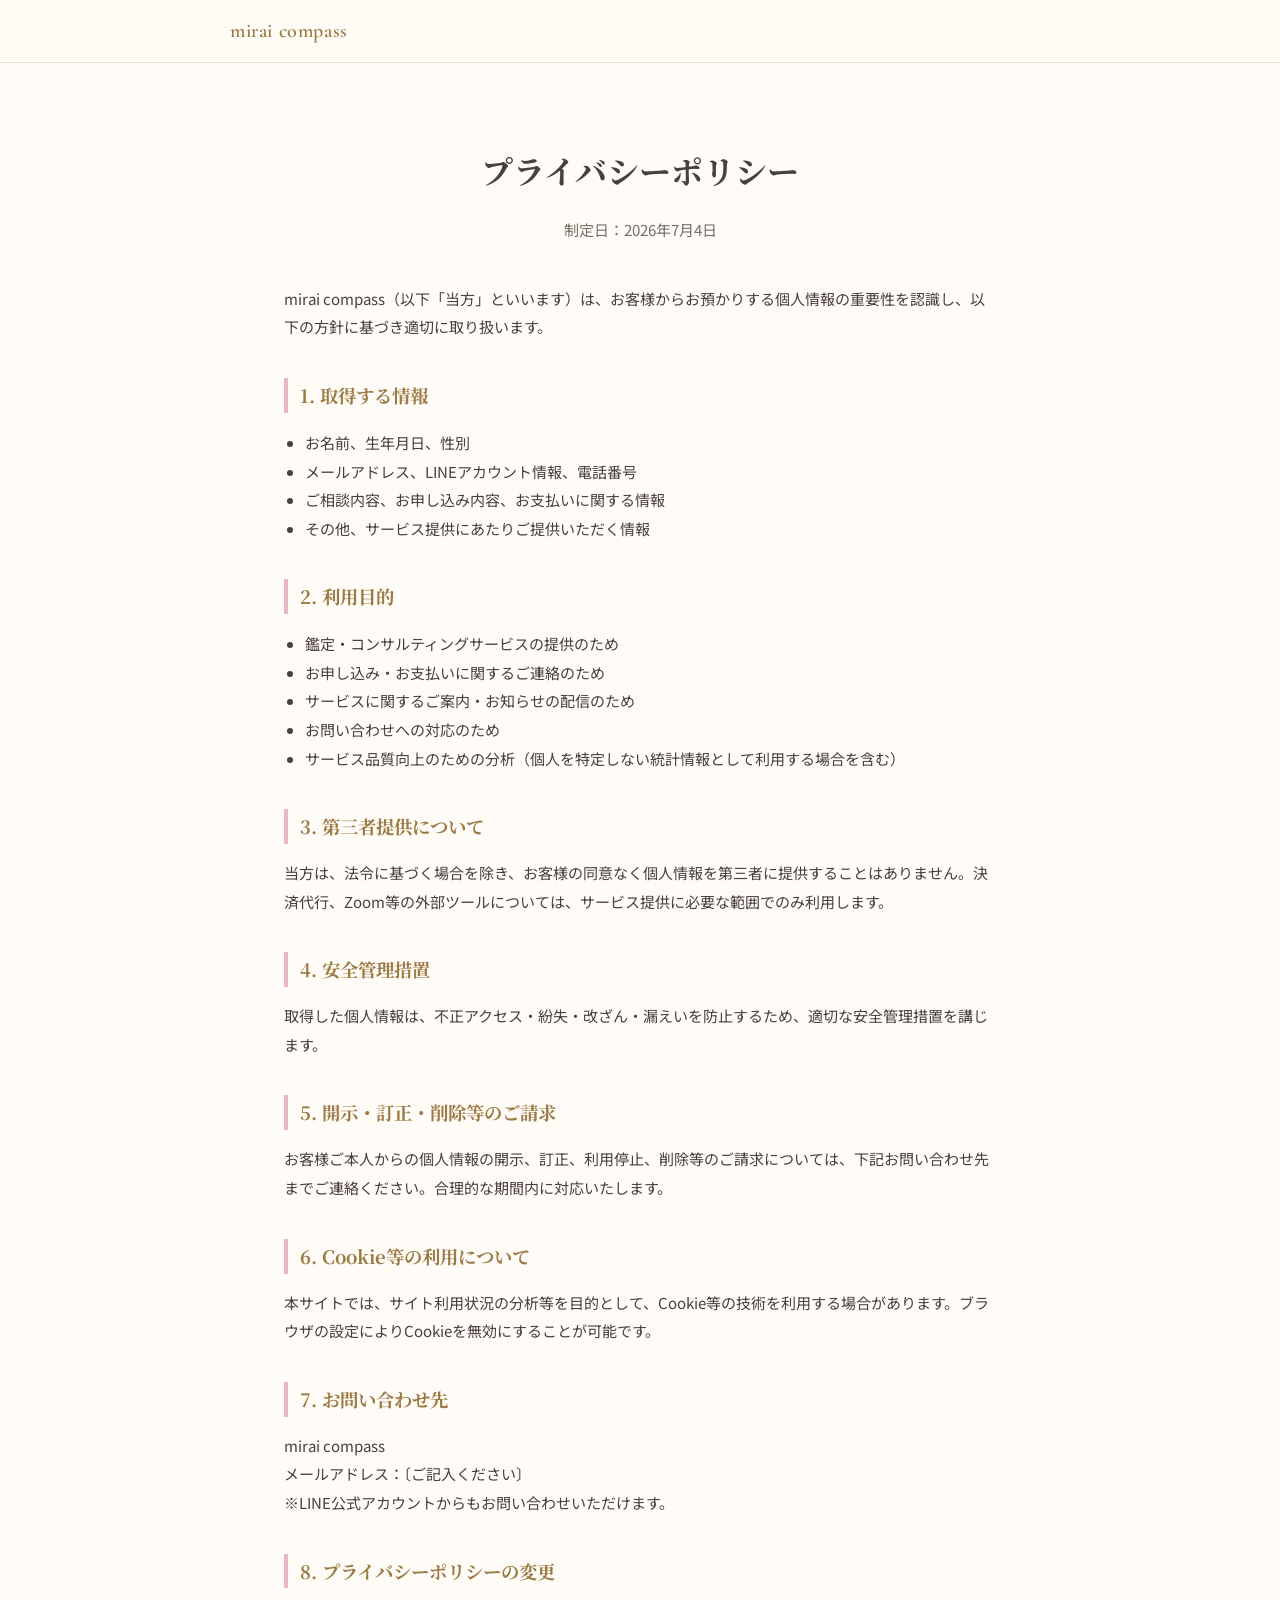
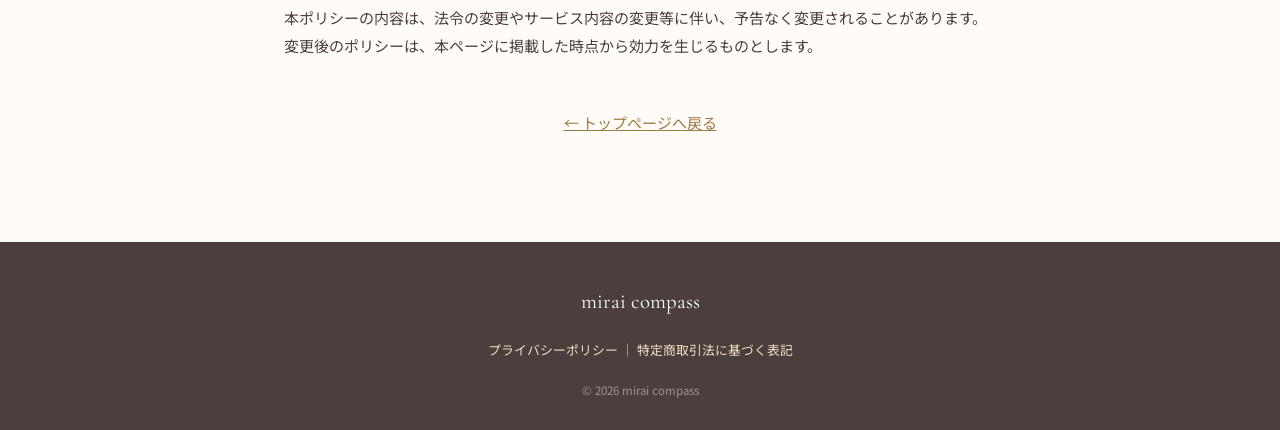
==== privacy.html @ 2a48538f "恋愛コンサルLPの初回作成 mirai compassの6ヶ月伴走型恋愛コンサル「Mastery Compass」の ランディングページ一式（HTML/CSS/JS、プライバシーポリシー、 特定商取引" ====
<!DOCTYPE html>
<html lang="ja">
<head>
<meta charset="UTF-8">
<meta name="viewport" content="width=device-width, initial-scale=1.0">
<title>プライバシーポリシー｜mirai compass</title>
<meta name="description" content="mirai compassにおける個人情報の取り扱いについて記載しています。">
<link rel="icon" href="data:image/svg+xml,%3Csvg xmlns='http://www.w3.org/2000/svg' viewBox='0 0 100 100'%3E%3Ctext y='.9em' font-size='90'%3E%F0%9F%A7%AD%3C/text%3E%3C/svg%3E">
<link rel="preconnect" href="https://fonts.googleapis.com">
<link rel="preconnect" href="https://fonts.gstatic.com" crossorigin>
<link href="https://fonts.googleapis.com/css2?family=Cormorant+Garamond:wght@500;600&family=Noto+Serif+JP:wght@500;700&family=Noto+Sans+JP:wght@400;500;700&display=swap" rel="stylesheet">
<link rel="stylesheet" href="style.css">
<style>
  .legal-main{ max-width: 760px; margin: 0 auto; padding: 56px 24px 90px; }
  .legal-main h1{ font-family: var(--font-serif-jp); font-size: clamp(1.5rem,5vw,2rem); text-align:center; margin-bottom: 8px; }
  .legal-updated{ text-align:center; color: var(--c-text-soft); font-size:.82rem; margin-bottom: 40px; }
  .legal-main h2{ font-family: var(--font-serif-jp); font-size:1.15rem; color: var(--c-gold-deep); margin: 36px 0 12px; border-left: 4px solid var(--c-pink-deep); padding-left: 12px; }
  .legal-main p, .legal-main li{ font-size:.94rem; }
  .legal-main ul{ padding-left: 1.3em; }
  .back-link{ display:block; text-align:center; margin-top: 48px; font-size:.9rem; }
  .back-link a{ color: var(--c-gold-deep); }
</style>
</head>
<body>

<header class="site-header">
  <div class="header-inner">
    <a href="index.html" class="logo">mirai compass</a>
  </div>
</header>

<main class="legal-main">
  <h1>プライバシーポリシー</h1>
  <p class="legal-updated">制定日：2026年7月4日</p>

  <p>mirai compass（以下「当方」といいます）は、お客様からお預かりする個人情報の重要性を認識し、以下の方針に基づき適切に取り扱います。</p>

  <h2>1. 取得する情報</h2>
  <ul>
    <li>お名前、生年月日、性別</li>
    <li>メールアドレス、LINEアカウント情報、電話番号</li>
    <li>ご相談内容、お申し込み内容、お支払いに関する情報</li>
    <li>その他、サービス提供にあたりご提供いただく情報</li>
  </ul>

  <h2>2. 利用目的</h2>
  <ul>
    <li>鑑定・コンサルティングサービスの提供のため</li>
    <li>お申し込み・お支払いに関するご連絡のため</li>
    <li>サービスに関するご案内・お知らせの配信のため</li>
    <li>お問い合わせへの対応のため</li>
    <li>サービス品質向上のための分析（個人を特定しない統計情報として利用する場合を含む）</li>
  </ul>

  <h2>3. 第三者提供について</h2>
  <p>当方は、法令に基づく場合を除き、お客様の同意なく個人情報を第三者に提供することはありません。決済代行、Zoom等の外部ツールについては、サービス提供に必要な範囲でのみ利用します。</p>

  <h2>4. 安全管理措置</h2>
  <p>取得した個人情報は、不正アクセス・紛失・改ざん・漏えいを防止するため、適切な安全管理措置を講じます。</p>

  <h2>5. 開示・訂正・削除等のご請求</h2>
  <p>お客様ご本人からの個人情報の開示、訂正、利用停止、削除等のご請求については、下記お問い合わせ先までご連絡ください。合理的な期間内に対応いたします。</p>

  <h2>6. Cookie等の利用について</h2>
  <p>本サイトでは、サイト利用状況の分析等を目的として、Cookie等の技術を利用する場合があります。ブラウザの設定によりCookieを無効にすることが可能です。</p>

  <h2>7. お問い合わせ先</h2>
  <p>
    mirai compass<br>
    メールアドレス：〔ご記入ください〕<br>
    ※LINE公式アカウントからもお問い合わせいただけます。
  </p>

  <h2>8. プライバシーポリシーの変更</h2>
  <p>本ポリシーの内容は、法令の変更やサービス内容の変更等に伴い、予告なく変更されることがあります。変更後のポリシーは、本ページに掲載した時点から効力を生じるものとします。</p>

  <p class="back-link"><a href="index.html">← トップページへ戻る</a></p>
</main>

<footer class="site-footer">
  <div class="container footer-inner">
    <p class="footer-logo">mirai compass</p>
    <p class="footer-legal">
      <a href="privacy.html">プライバシーポリシー</a>
      <span aria-hidden="true">｜</span>
      <a href="tokushoho.html">特定商取引法に基づく表記</a>
    </p>
    <p class="footer-copy">&copy; <span id="year"></span> mirai compass</p>
  </div>
</footer>

<script src="script.js"></script>
</body>
</html>
---- style.css ----
/* ==========================================================
   mirai compass / Mastery Compass LP
   白 × ゴールド × 淡いピンク / 神秘的で上品な恋愛コンサルLP
========================================================== */

:root{
  --c-bg:            #FFFbf6;
  --c-bg-soft:       #FDF6EF;
  --c-bg-card:       #FFFFFF;
  --c-pink:          #F3D9DD;
  --c-pink-deep:     #E8B9C2;
  --c-gold:          #B8905A;
  --c-gold-deep:     #9C7A45;
  --c-gold-soft:     #EFDFC3;
  --c-text:          #4A3F3C;
  --c-text-soft:     #7A6E68;
  --c-line:          #EADFD2;
  --c-line-color:    #06C755;

  --font-serif-jp:   'Noto Serif JP', serif;
  --font-serif-en:   'Cormorant Garamond', serif;
  --font-sans:       'Noto Sans JP', sans-serif;

  --radius:  18px;
  --radius-lg: 28px;
  --shadow:  0 8px 30px rgba(184,144,90,.12);
  --shadow-soft: 0 4px 16px rgba(184,144,90,.08);

  --maxw: 760px;
}

*,*::before,*::after{ box-sizing: border-box; }
html{ scroll-behavior: smooth; }

body{
  margin:0;
  background: var(--c-bg);
  color: var(--c-text);
  font-family: var(--font-sans);
  line-height: 1.9;
  -webkit-font-smoothing: antialiased;
  overflow-x: hidden;
}

img{ max-width:100%; display:block; }

.container{
  max-width: var(--maxw);
  margin: 0 auto;
  padding: 0 24px;
}

.skip-link{
  position:absolute; left:-999px; top:0;
  background:#fff; color:var(--c-gold-deep); padding:12px 20px; z-index:999;
}
.skip-link:focus{ left:12px; top:12px; }

/* ---------- Header ---------- */
.site-header{
  position: sticky; top:0; z-index: 100;
  background: rgba(255,251,246,.9);
  backdrop-filter: saturate(160%) blur(8px);
  border-bottom: 1px solid var(--c-line);
}
.header-inner{
  max-width: var(--maxw);
  margin:0 auto;
  padding: 12px 20px;
  display:flex; align-items:center; justify-content:space-between;
  gap: 12px;
}
.logo{
  font-family: var(--font-serif-en);
  font-size: 1.25rem;
  font-weight:600;
  color: var(--c-gold-deep);
  text-decoration:none;
  letter-spacing: .03em;
}

/* ---------- Buttons ---------- */
.btn{
  display:inline-flex; align-items:center; justify-content:center; gap:8px;
  text-decoration:none;
  font-weight:700;
  border-radius: 999px;
  transition: transform .15s ease, box-shadow .15s ease, opacity .15s ease;
  white-space: nowrap;
}
.btn:active{ transform: scale(.97); }

.btn-line{
  background: linear-gradient(135deg, var(--c-line-color), #05b34d);
  color:#fff;
  box-shadow: 0 6px 18px rgba(6,199,85,.35);
}
.btn-line:hover{ box-shadow: 0 8px 22px rgba(6,199,85,.45); }

.btn-small{
  padding: 9px 16px;
  font-size: .82rem;
}
.btn-large{
  padding: 16px 30px;
  font-size: 1rem;
  width:100%;
  max-width: 420px;
}
.line-icon{ font-size: 1.05em; }

/* ---------- Decorative divider ---------- */
.divider{
  text-align:center;
  color: var(--c-gold);
  font-size: 1.1rem;
  margin: 28px 0;
  letter-spacing: .5em;
}

/* ---------- Hero ---------- */
.hero{
  position:relative;
  padding: 64px 0 56px;
  text-align:center;
  overflow:hidden;
}
.hero-bg{
  position:absolute; inset:0; z-index:0;
  background:
    radial-gradient(circle at 15% 10%, rgba(243,217,221,.55), transparent 45%),
    radial-gradient(circle at 85% 0%, rgba(239,223,195,.6), transparent 50%),
    radial-gradient(circle at 50% 100%, rgba(243,217,221,.4), transparent 60%),
    var(--c-bg);
}
.hero-inner{ position:relative; z-index:1; }

.hero-brand{
  font-family: var(--font-serif-en);
  font-size: clamp(1.6rem, 6vw, 2.4rem);
  color: var(--c-gold-deep);
  letter-spacing:.08em;
  margin: 0;
}
.hero-sub{
  font-size: .85rem;
  color: var(--c-text-soft);
  margin: 6px 0 0;
  letter-spacing: .05em;
}

.hero-title{
  font-family: var(--font-serif-jp);
  font-size: clamp(1.8rem, 7vw, 2.6rem);
  line-height: 1.5;
  margin: 8px 0 4px;
  color: var(--c-text);
}
.hero-title-accent{
  font-size: 1.5em;
  color: #C9576A;
  font-weight: 700;
}

.hero-lead{
  font-size: 1.05rem;
  margin: 10px 0;
}

.tag-list, .mini-tag-list{
  list-style:none;
  display:flex; flex-wrap:wrap; justify-content:center; gap:10px;
  padding:0; margin: 14px 0;
}
.tag{
  background: var(--c-pink);
  color: #9C4C57;
  font-weight:700;
  font-size: .88rem;
  padding: 8px 16px;
  border-radius: 999px;
}
.tag-soft{
  background: var(--c-gold-soft);
  color: var(--c-gold-deep);
}

.hero .btn-large{ margin-top: 20px; }

/* ---------- Sections generic ---------- */
.section{
  padding: 64px 0;
}
.section:nth-of-type(even){
  background: var(--c-bg-soft);
}

.eyebrow{
  text-align:center;
  color: var(--c-gold);
  font-weight:700;
  letter-spacing:.1em;
  font-size:.8rem;
  margin:0 0 8px;
}
.section-title{
  font-family: var(--font-serif-jp);
  text-align:center;
  font-size: clamp(1.5rem, 5.5vw, 2.1rem);
  margin: 0 0 20px;
  line-height:1.6;
}
.section-title .accent{ color:#C9576A; }
.serif-en{ font-family: var(--font-serif-en); letter-spacing:.02em; }

.section-lead{
  text-align:center;
  font-size: 1rem;
  color: var(--c-text-soft);
  margin: 0 0 28px;
}
.section-lead.center{ margin-top: 32px; }
.section-note{
  text-align:center;
  font-size:.78rem;
  color: var(--c-text-soft);
  margin: -14px 0 28px;
}

/* ---------- Empathy ---------- */
.empathy-card{
  background: var(--c-bg-card);
  border: 1px solid var(--c-line);
  border-radius: var(--radius-lg);
  padding: 32px 26px;
  text-align:center;
  box-shadow: var(--shadow-soft);
  max-width: 480px;
  margin: 0 auto 28px;
}
.empathy-lead{ margin:6px 0; color: var(--c-text-soft); }
.check-list{
  list-style:none;
  padding:0; margin: 16px auto;
  display:inline-block;
  text-align:left;
}
.check-list li{
  padding: 4px 0 4px 28px;
  position:relative;
}
.check-list li::before{
  content:"✓";
  position:absolute; left:0; top:4px;
  color: var(--c-gold);
  font-weight:700;
}
.empathy-whisper{
  font-weight:700;
  color:#9C4C57;
  font-size: 1.05rem;
  margin-top: 14px;
}
.empathy-reason{
  text-align:center;
  font-size: 1.15rem;
  margin: 0 0 32px;
  line-height:1.8;
}
.empathy-reason strong{ color: var(--c-gold-deep); }
.empathy-body{
  text-align:center;
  font-size: 1rem;
  max-width: 520px;
  margin: 0 auto;
}
.empathy-body strong{ color:#9C4C57; }

/* ---------- Solution / 10 types ---------- */
.type-grid{
  list-style:none;
  display:grid;
  grid-template-columns: repeat(5, 1fr);
  gap: 12px;
  padding:0; margin: 0 0 36px;
  text-align:center;
}
.type-grid li{
  background: var(--c-bg-card);
  border:1px solid var(--c-line);
  border-radius: var(--radius);
  padding: 14px 6px;
  font-size: .78rem;
  color: var(--c-text-soft);
  box-shadow: var(--shadow-soft);
}
.type-icon{ display:block; font-size:1.5rem; margin-bottom:6px; }

.feature-row{
  display:grid;
  grid-template-columns: repeat(4, 1fr);
  gap: 10px;
  margin-bottom: 8px;
}
.feature-item{
  text-align:center;
  background: linear-gradient(160deg, var(--c-pink), #fff 130%);
  border-radius: var(--radius);
  padding: 18px 6px;
}
.feature-icon{ font-size:1.6rem; display:block; margin-bottom:8px; }
.feature-item p{ margin:0; font-size:.78rem; font-weight:700; color:#9C4C57; }

/* ---------- Concept ---------- */
.section-concept{
  text-align:center;
  background: linear-gradient(180deg, #FFFbf6, #FBEFE9);
}
.concept-quote p{
  font-family: var(--font-serif-jp);
  font-size: clamp(1.4rem, 5.5vw, 2rem);
  font-weight:700;
  color: var(--c-gold-deep);
  line-height:1.6;
  margin: 0 0 16px;
}
.concept-badge{
  display:inline-block;
  background: var(--c-gold-deep);
  color:#fff;
  font-size:.8rem;
  font-weight:700;
  padding: 8px 20px;
  border-radius: 999px;
  letter-spacing:.05em;
}
.concept-body{
  font-size: 1.05rem;
  margin: 20px 0;
}
.concept-body strong{ color:#9C4C57; }

/* ---------- Service / price card ---------- */
.price-card{
  background: var(--c-bg-card);
  border: 1px solid var(--c-gold-soft);
  border-radius: var(--radius-lg);
  box-shadow: var(--shadow);
  padding: 30px 22px;
  display:grid;
  gap: 22px;
  margin-bottom: 36px;
}
.price-card-col{ text-align:center; }
.price-card-label{
  font-weight:700;
  color: var(--c-gold-deep);
  font-size:.82rem;
  margin:0 0 8px;
  letter-spacing:.05em;
}
.price-card-value{ margin:0; font-size:.92rem; color: var(--c-text-soft); }
.price-card-col-price{
  padding: 16px 0;
  border-top: 1px dashed var(--c-line);
  border-bottom: 1px dashed var(--c-line);
}
.price-card-price{
  font-family: var(--font-serif-en);
  font-size: 2.4rem;
  color:#C9576A;
  font-weight:700;
  margin:0;
}
.price-card-price span{ font-size:1.1rem; margin-left:4px; }
.price-card-note{ margin:2px 0 0; font-size:.8rem; color: var(--c-text-soft); }

.info-grid{
  display:grid;
  gap: 20px;
  margin-bottom: 24px;
}
.info-card{
  background: var(--c-bg-card);
  border:1px solid var(--c-line);
  border-radius: var(--radius);
  padding: 24px 22px;
  box-shadow: var(--shadow-soft);
}
.info-card-title{
  font-family: var(--font-serif-jp);
  font-size: 1.05rem;
  margin: 0 0 14px;
  color: var(--c-gold-deep);
  text-align:center;
  position:relative;
  padding-bottom:10px;
}
.info-card-title::after{
  content:"";
  position:absolute; left:50%; bottom:0; transform:translateX(-50%);
  width:36px; height:2px; background: var(--c-pink-deep);
}
.check-list-gold li::before{ color: var(--c-gold-deep); }

.why-card{
  background: linear-gradient(160deg, #fff, var(--c-bg-soft));
  border: 1px solid var(--c-line);
  border-radius: var(--radius-lg);
  padding: 28px 24px;
  text-align:center;
}
.why-list{
  list-style:none;
  display:inline-flex; flex-wrap:wrap; gap:8px; justify-content:center;
  padding:0; margin: 14px 0;
}
.why-list li{
  background: var(--c-pink);
  color:#9C4C57;
  font-size:.82rem;
  font-weight:700;
  padding:6px 14px;
  border-radius:999px;
}
.why-arrow{ color: var(--c-gold); font-size:1.4rem; margin:6px 0; }
.why-card strong{ color: var(--c-gold-deep); }

/* ---------- Flow / accordion ---------- */
.flow-list{ display:flex; flex-direction:column; gap:14px; }
.flow-item{
  background: var(--c-bg-card);
  border:1px solid var(--c-line);
  border-radius: var(--radius);
  padding: 6px 20px;
  box-shadow: var(--shadow-soft);
}
.flow-item summary{
  cursor:pointer;
  list-style:none;
  padding: 16px 4px;
  font-weight:700;
  font-size: 1.02rem;
  display:flex; align-items:center; gap:14px;
  color: var(--c-text);
}
.flow-item summary::-webkit-details-marker{ display:none; }
.flow-item summary::after{
  content:"+";
  margin-left:auto;
  font-size:1.3rem;
  color: var(--c-gold);
}
.flow-item[open] summary::after{ content:"−"; }
.flow-num{
  flex:none;
  width:34px; height:34px;
  border-radius:50%;
  background: linear-gradient(135deg, var(--c-gold-soft), var(--c-pink));
  color: var(--c-gold-deep);
  display:flex; align-items:center; justify-content:center;
  font-family: var(--font-serif-en);
  font-weight:700;
}
.flow-body{ padding: 0 4px 20px 48px; }
.flow-body ul{ margin:0 0 12px; padding-left:1.1em; color: var(--c-text-soft); }
.flow-body li{ margin-bottom:4px; }
.flow-body p{ margin:0; font-size:.92rem; }

/* ---------- Compare table ---------- */
.table-scroll{ overflow-x:auto; margin-bottom: 24px; -webkit-overflow-scrolling: touch; }
.compare-table{
  width:100%;
  border-collapse: collapse;
  min-width: 480px;
  background: var(--c-bg-card);
  border-radius: var(--radius);
  overflow:hidden;
  box-shadow: var(--shadow-soft);
}
.compare-table th, .compare-table td{
  padding: 14px 16px;
  text-align:center;
  border-bottom: 1px solid var(--c-line);
  font-size:.9rem;
}
.compare-table thead th{
  background: var(--c-bg-soft);
  color: var(--c-gold-deep);
  font-family: var(--font-serif-jp);
}
.compare-table thead th:last-child{ background: var(--c-gold-deep); color:#fff; }
.compare-table td:last-child{ background: rgba(184,144,90,.06); }
.compare-table td strong{ color:#9C4C57; }

.compare-highlight{
  text-align:center;
  font-family: var(--font-serif-jp);
  font-size: 1.15rem;
  color: var(--c-gold-deep);
  font-weight:700;
  line-height:1.8;
}
.compare-highlight span{
  display:block;
  font-size:.85rem;
  color: var(--c-text-soft);
  font-weight:400;
  margin-top:6px;
}

/* ---------- Profile ---------- */
.profile-head{ text-align:center; }
.profile-avatar{
  width:96px; height:96px;
  border-radius:50%;
  margin: 0 auto 16px;
  background: linear-gradient(145deg, var(--c-pink), var(--c-gold-soft));
  color: var(--c-gold-deep);
  display:flex; align-items:center; justify-content:center;
  font-family: var(--font-serif-jp);
  font-weight:700;
  font-size:1.1rem;
  box-shadow: var(--shadow);
}
.profile-story{
  max-width: 560px;
  margin: 28px auto 0;
  background: var(--c-bg-card);
  border: 1px solid var(--c-line);
  border-radius: var(--radius-lg);
  padding: 30px 26px;
  box-shadow: var(--shadow-soft);
}
.profile-story p{ margin: 0 0 14px; font-size:.96rem; }
.profile-story p:last-child{ margin-bottom:0; }
.profile-cta-text{
  text-align:center;
  font-family: var(--font-serif-jp);
  font-weight:700;
  color: var(--c-gold-deep);
  font-size:1.1rem;
  margin: 32px 0 4px;
}
.profile-sign{
  text-align:center;
  color: var(--c-text-soft);
  font-size:.9rem;
}

/* ---------- Voice / testimonials ---------- */
.voice-grid{
  display:grid;
  gap: 16px;
}
.voice-card{
  background: var(--c-bg-card);
  border:1px solid var(--c-line);
  border-left: 4px solid var(--c-pink-deep);
  border-radius: var(--radius);
  padding: 20px 22px;
  margin:0;
  box-shadow: var(--shadow-soft);
}
.voice-card p{ margin:0 0 10px; font-size:.92rem; }
.voice-card cite{ font-style:normal; font-size:.78rem; color: var(--c-text-soft); }

/* ---------- FAQ ---------- */
.faq-list{ display:flex; flex-direction:column; gap:12px; }
.faq-item{
  background: var(--c-bg-card);
  border:1px solid var(--c-line);
  border-radius: var(--radius);
  padding: 4px 20px;
}
.faq-item summary{
  cursor:pointer;
  list-style:none;
  padding: 16px 26px 16px 0;
  font-weight:700;
  position:relative;
}
.faq-item summary::-webkit-details-marker{ display:none; }
.faq-item summary::before{ content:"Q."; color: var(--c-gold-deep); margin-right:8px; }
.faq-item summary::after{
  content:"+";
  position:absolute; right:0; top:14px;
  color: var(--c-gold);
  font-size:1.2rem;
}
.faq-item[open] summary::after{ content:"−"; }
.faq-body{ padding: 0 0 18px; font-size:.9rem; color: var(--c-text-soft); }
.faq-body p{ margin:0; }

/* ---------- Final CTA ---------- */
.section-cta{
  background: radial-gradient(circle at 50% 0%, #FBEFE9, #FDF6EF 70%);
  text-align:center;
}
.cta-eyebrow{ color: var(--c-gold); font-weight:700; letter-spacing:.1em; font-size:.85rem; margin:0; }
.cta-title{
  font-family: var(--font-serif-jp);
  font-size: clamp(1.4rem, 5.5vw, 2rem);
  margin: 10px 0 18px;
}
.cta-body{ color: var(--c-text-soft); margin-bottom:26px; }
.cta-inner{ display:flex; flex-direction:column; align-items:center; }
.btn-cta-final{ font-size: 1.05rem; padding: 18px 30px; }
.cta-note{ margin-top:16px; font-size:.8rem; color: var(--c-text-soft); }

/* ---------- Footer ---------- */
.site-footer{
  background: var(--c-text);
  color: #E7DDD6;
  padding: 40px 0 28px;
}
.footer-inner{ text-align:center; }
.footer-logo{
  font-family: var(--font-serif-en);
  font-size:1.3rem;
  color:#fff;
  margin:0 0 16px;
}
.footer-nav{
  display:flex; flex-wrap:wrap; gap:16px; justify-content:center;
  margin-bottom: 16px;
}
.footer-nav a{ color:#E7DDD6; text-decoration:none; font-size:.85rem; }
.footer-nav a:hover{ text-decoration:underline; }
.footer-legal{ font-size:.8rem; margin: 0 0 18px; }
.footer-legal a{ color:#EFDFC3; text-decoration:none; }
.footer-legal a:hover{ text-decoration:underline; }
.footer-copy{ font-size:.72rem; color:#9C948E; margin:0; }

/* ---------- Utility ---------- */
.sp-only{ display:inline; }

/* ==========================================================
   Tablet / Desktop
========================================================== */
@media (min-width: 640px){
  .type-grid{ grid-template-columns: repeat(5,1fr); }
  .info-grid{ grid-template-columns: 1fr 1fr; }
  .price-card{ grid-template-columns: 1fr 1fr 1fr; align-items:center; }
  .price-card-col-price{ border-top:none; border-bottom:none; border-left:1px dashed var(--c-line); border-right:1px dashed var(--c-line); }
}

@media (min-width: 900px){
  :root{ --maxw: 860px; }
  .section{ padding: 88px 0; }
  .hero{ padding: 96px 0 80px; }
  .voice-grid{ grid-template-columns: repeat(3,1fr); }
  .sp-only{ display:none; }
}

/* ---------- Scroll fade-in ---------- */
.fade-init{
  opacity: 0;
  transform: translateY(18px);
  transition: opacity .7s ease, transform .7s ease;
}
.fade-init.is-visible{
  opacity: 1;
  transform: none;
}

/* ---------- Reduced motion ---------- */
@media (prefers-reduced-motion: reduce){
  html{ scroll-behavior:auto; }
  .btn{ transition:none; }
  .fade-init{ opacity:1; transform:none; transition:none; }
}
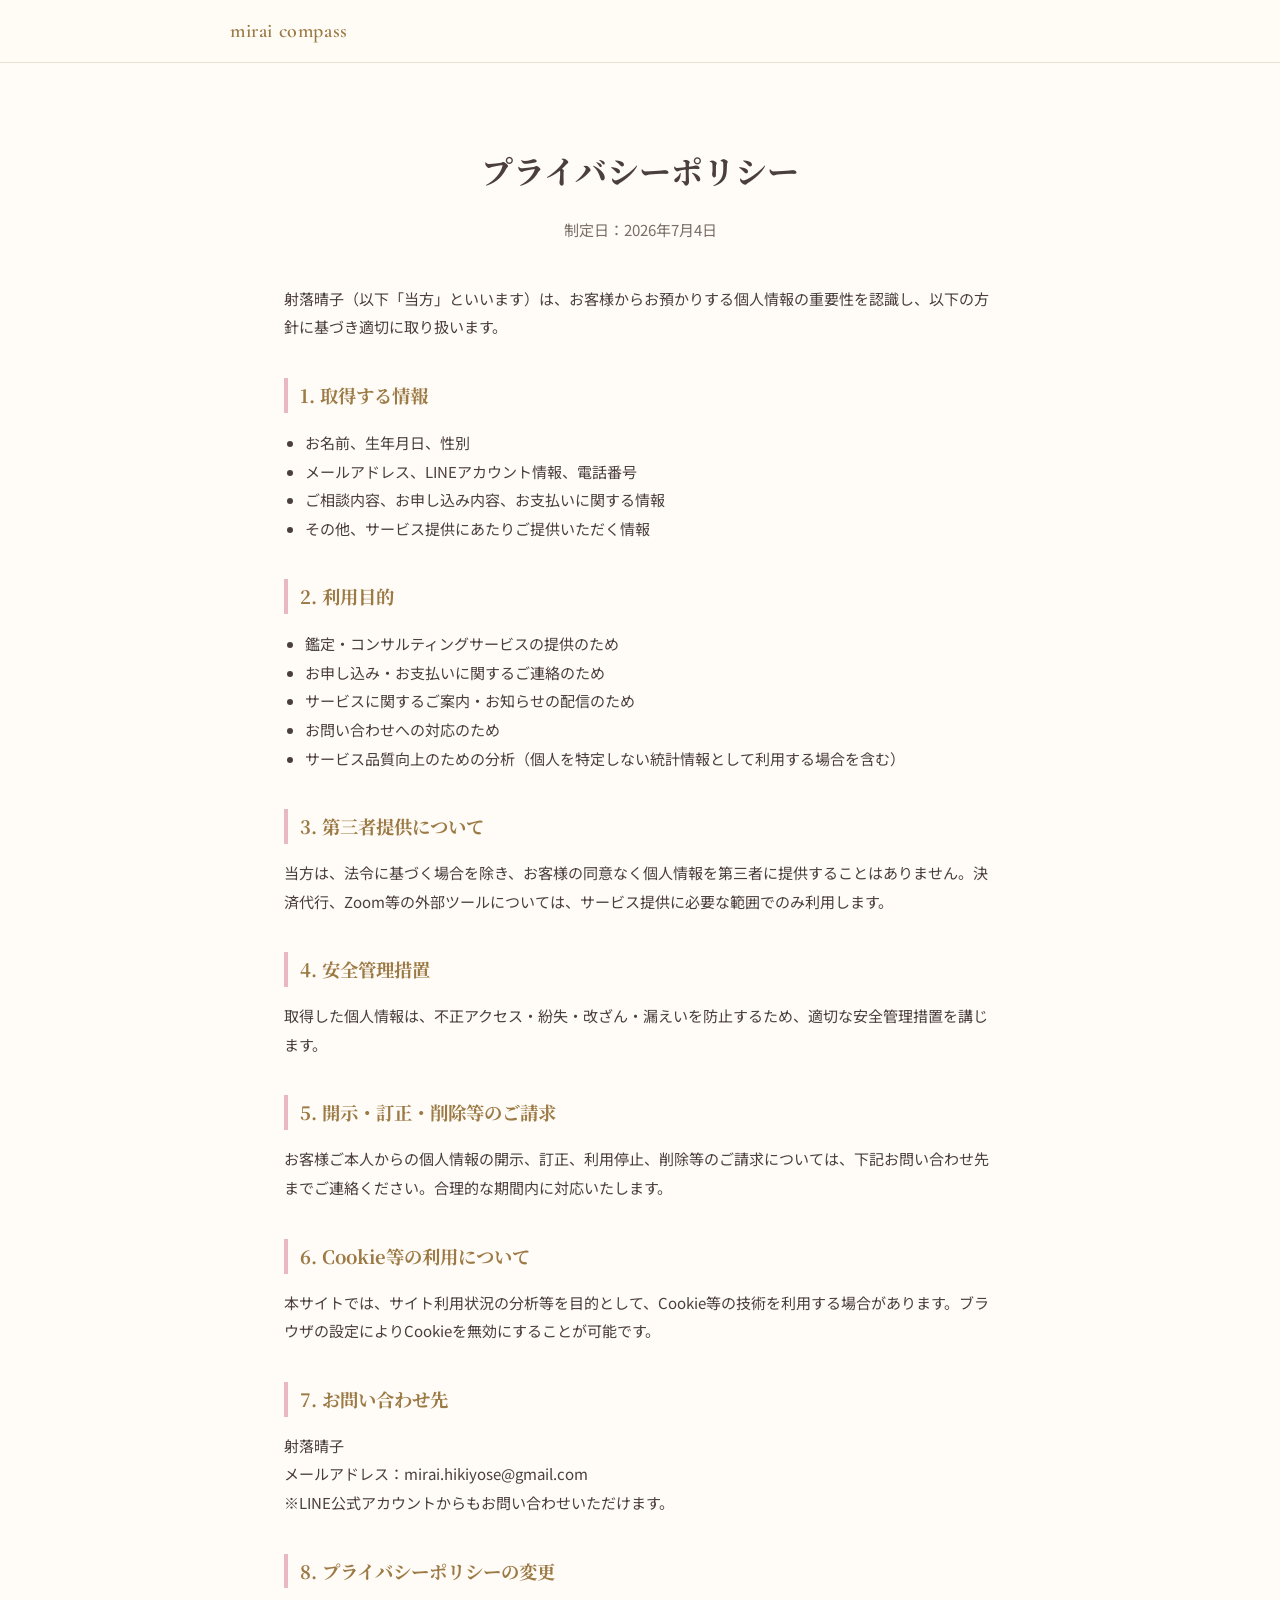
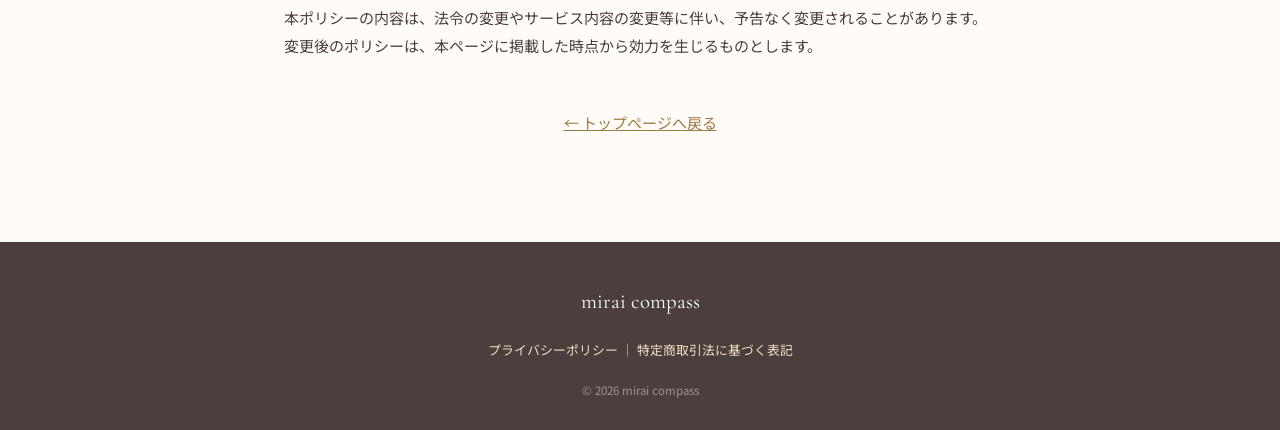
==== commit b0633637: "特商法ページのURL記入とプライバシーポリシーの事業者情報を追記" ====
--- a/privacy.html
+++ b/privacy.html
@@ -33,7 +33,7 @@
   <h1>プライバシーポリシー</h1>
   <p class="legal-updated">制定日：2026年7月4日</p>
 
-  <p>mirai compass（以下「当方」といいます）は、お客様からお預かりする個人情報の重要性を認識し、以下の方針に基づき適切に取り扱います。</p>
+  <p>射落晴子（以下「当方」といいます）は、お客様からお預かりする個人情報の重要性を認識し、以下の方針に基づき適切に取り扱います。</p>
 
   <h2>1. 取得する情報</h2>
   <ul>
@@ -66,8 +66,8 @@
 
   <h2>7. お問い合わせ先</h2>
   <p>
-    mirai compass<br>
-    メールアドレス：〔ご記入ください〕<br>
+    射落晴子<br>
+    メールアドレス：mirai.hikiyose@gmail.com<br>
     ※LINE公式アカウントからもお問い合わせいただけます。
   </p>
 
--- a/style.css
+++ b/style.css
@@ -97,6 +97,13 @@
 }
 .btn-line:hover{ box-shadow: 0 8px 22px rgba(6,199,85,.45); }
 
+.btn-brown{
+  background: linear-gradient(135deg, var(--c-gold), var(--c-gold-deep));
+  color:#fff;
+  box-shadow: 0 6px 18px rgba(156,122,69,.35);
+}
+.btn-brown:hover{ box-shadow: 0 8px 22px rgba(156,122,69,.45); }
+
 .btn-small{
   padding: 9px 16px;
   font-size: .82rem;
@@ -133,6 +140,55 @@
     radial-gradient(circle at 50% 100%, rgba(243,217,221,.4), transparent 60%),
     var(--c-bg);
 }
+.hero-compass{
+  position:absolute;
+  top:38%; left:50%;
+  width: 130vw;
+  height: 130vw;
+  transform: translate(-50%,-50%);
+  background-image:url('images/compass.jpg');
+  background-size:contain;
+  background-repeat:no-repeat;
+  background-position:center;
+  mix-blend-mode:multiply;
+  opacity:.5;
+  z-index:0;
+  pointer-events:none;
+  animation: compass-spin 100s linear infinite, compass-glow 5s ease-in-out infinite;
+}
+@keyframes compass-spin{
+  from{ transform: translate(-50%,-50%) rotate(0deg); }
+  to{ transform: translate(-50%,-50%) rotate(360deg); }
+}
+@keyframes compass-glow{
+  0%,100%{ opacity:.38; }
+  50%{ opacity:.6; }
+}
+
+.hero-sparkles{ position:absolute; inset:0; z-index:0; overflow:hidden; pointer-events:none; }
+.sparkle{
+  position:absolute;
+  color: var(--c-gold);
+  text-shadow: 0 0 6px rgba(184,144,90,.7);
+  opacity:0;
+  animation: sparkle-twinkle 3.4s ease-in-out infinite;
+}
+.sparkle.s1{ top:10%; left:14%; font-size:.9rem; animation-delay:.1s; }
+.sparkle.s2{ top:18%; left:80%; font-size:1.3rem; animation-delay:1.2s; }
+.sparkle.s3{ top:62%; left:8%;  font-size:.8rem;  animation-delay:.7s; }
+.sparkle.s4{ top:72%; left:86%; font-size:1.1rem; animation-delay:2s; }
+.sparkle.s5{ top:6%;  left:52%; font-size:.7rem;  animation-delay:2.5s; }
+.sparkle.s6{ top:46%; left:92%; font-size:1rem;   animation-delay:1.6s; }
+.sparkle.s7{ top:38%; left:5%;  font-size:1rem;   animation-delay:.9s; }
+@keyframes sparkle-twinkle{
+  0%,100%{ opacity:0; transform:scale(.4) rotate(0deg); }
+  50%{ opacity:1; transform:scale(1) rotate(20deg); }
+}
+
+@media (prefers-reduced-motion: reduce){
+  .hero-compass, .sparkle{ animation:none; }
+}
+
 .hero-inner{ position:relative; z-index:1; }
 
 .hero-brand{
@@ -277,24 +333,26 @@
 .empathy-body strong{ color:#9C4C57; }
 
 /* ---------- Solution / 10 types ---------- */
-.type-grid{
-  list-style:none;
-  display:grid;
-  grid-template-columns: repeat(5, 1fr);
-  gap: 12px;
-  padding:0; margin: 0 0 36px;
-  text-align:center;
-}
-.type-grid li{
-  background: var(--c-bg-card);
-  border:1px solid var(--c-line);
-  border-radius: var(--radius);
-  padding: 14px 6px;
-  font-size: .78rem;
-  color: var(--c-text-soft);
-  box-shadow: var(--shadow-soft);
-}
-.type-icon{ display:block; font-size:1.5rem; margin-bottom:6px; }
+.type-frame{
+  position:relative;
+  margin: 0 0 36px;
+  padding: 22px;
+  background:
+    radial-gradient(circle at 50% 0%, rgba(239,223,195,.5), transparent 60%),
+    var(--c-bg-card);
+  border: 1px solid var(--c-gold-soft);
+  border-radius: var(--radius-lg);
+  box-shadow: var(--shadow), inset 0 0 0 1px rgba(255,255,255,.6);
+}
+.type-frame::before{
+  content:"";
+  position:absolute; inset:8px;
+  border: 1px solid var(--c-gold);
+  border-radius: calc(var(--radius-lg) - 8px);
+  opacity:.5;
+  pointer-events:none;
+}
+.type-frame img{ position:relative; border-radius: calc(var(--radius-lg) - 14px); }
 
 .feature-row{
   display:grid;
@@ -515,12 +573,7 @@
   width:96px; height:96px;
   border-radius:50%;
   margin: 0 auto 16px;
-  background: linear-gradient(145deg, var(--c-pink), var(--c-gold-soft));
-  color: var(--c-gold-deep);
-  display:flex; align-items:center; justify-content:center;
-  font-family: var(--font-serif-jp);
-  font-weight:700;
-  font-size:1.1rem;
+  object-fit:cover;
   box-shadow: var(--shadow);
 }
 .profile-story{
@@ -549,6 +602,16 @@
 }
 
 /* ---------- Voice / testimonials ---------- */
+.section-voice{
+  position:relative;
+  overflow:hidden;
+  background:
+    radial-gradient(circle at 15% 10%, rgba(243,217,221,.5), transparent 45%),
+    radial-gradient(circle at 88% 90%, rgba(239,223,195,.55), transparent 50%),
+    var(--c-bg-soft);
+}
+.section-voice .container{ position:relative; z-index:1; }
+.voice-sparkles{ position:absolute; inset:0; z-index:0; overflow:hidden; pointer-events:none; }
 .voice-grid{
   display:grid;
   gap: 16px;
@@ -607,6 +670,7 @@
 .cta-inner{ display:flex; flex-direction:column; align-items:center; }
 .btn-cta-final{ font-size: 1.05rem; padding: 18px 30px; }
 .cta-note{ margin-top:16px; font-size:.8rem; color: var(--c-text-soft); }
+.voice-note{ margin-top:24px; font-size:.75rem; color: var(--c-text-soft); text-align:center; line-height:1.7; }
 
 /* ---------- Footer ---------- */
 .site-footer{
@@ -639,7 +703,6 @@
    Tablet / Desktop
 ========================================================== */
 @media (min-width: 640px){
-  .type-grid{ grid-template-columns: repeat(5,1fr); }
   .info-grid{ grid-template-columns: 1fr 1fr; }
   .price-card{ grid-template-columns: 1fr 1fr 1fr; align-items:center; }
   .price-card-col-price{ border-top:none; border-bottom:none; border-left:1px dashed var(--c-line); border-right:1px dashed var(--c-line); }
@@ -651,6 +714,7 @@
   .hero{ padding: 96px 0 80px; }
   .voice-grid{ grid-template-columns: repeat(3,1fr); }
   .sp-only{ display:none; }
+  .hero-compass{ width: min(1360px, 150vw); height: min(1360px, 150vw); }
 }
 
 /* ---------- Scroll fade-in ---------- */
